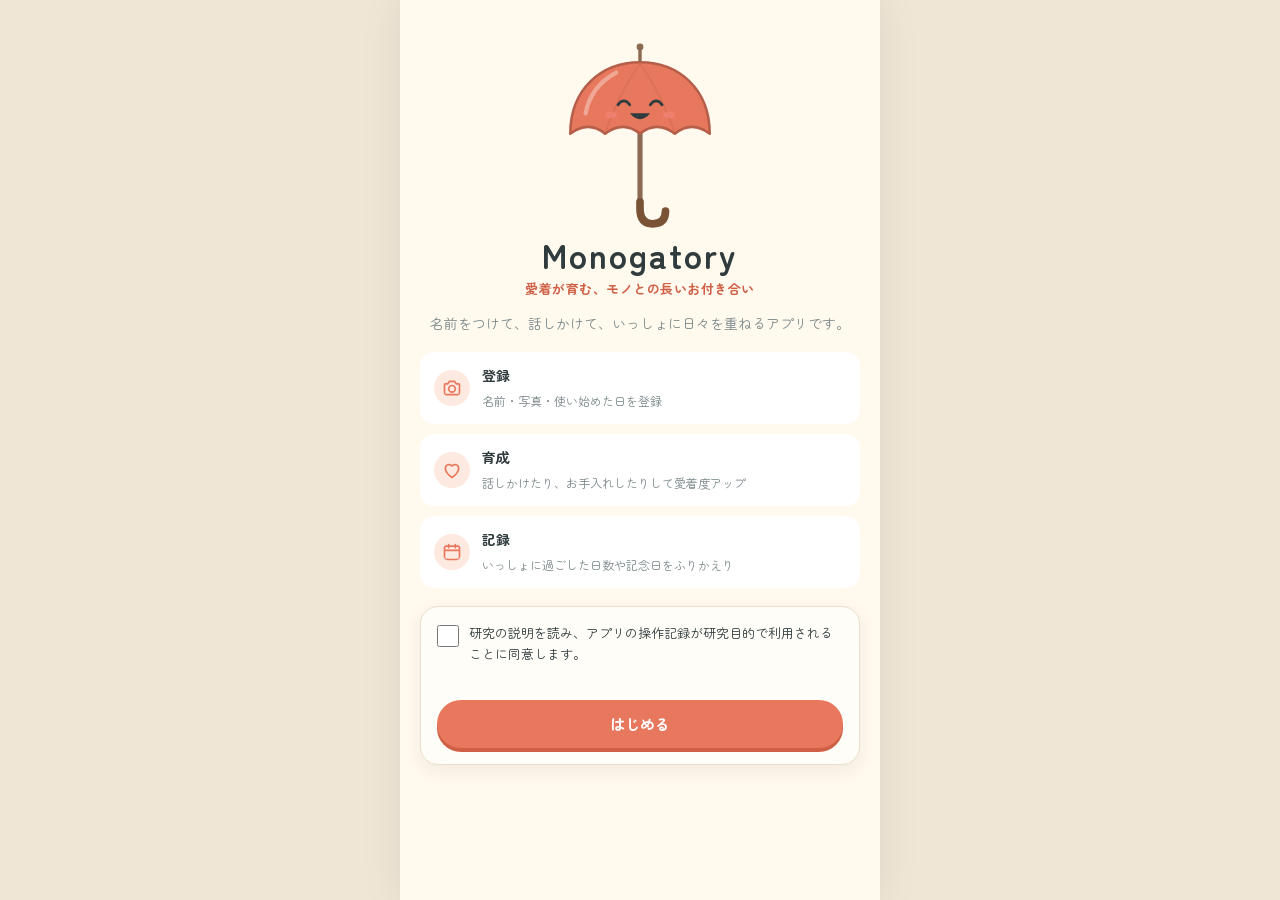
==== index.html @ 5532e237 "修正版" ====
<!doctype html>
<html lang="ja">
<head>
  <meta charset="UTF-8">
  <meta name="viewport" content="width=device-width, initial-scale=1, viewport-fit=cover">
  <meta name="robots" content="noindex, nofollow">
  <meta name="theme-color" content="#E8785D">
  <meta name="mobile-web-app-capable" content="yes">
  <meta name="apple-mobile-web-app-capable" content="yes">
  <meta name="apple-mobile-web-app-title" content="Monogatory">
  <meta name="apple-mobile-web-app-status-bar-style" content="default">
  <title>Monogatory ~愛着が育む、モノとの長いお付き合い~</title>
  <link rel="manifest" href="manifest.webmanifest">
  <link rel="icon" href="icon.svg" type="image/svg+xml">
  <link rel="apple-touch-icon" href="icon-180.png">
  <link rel="preconnect" href="https://fonts.googleapis.com">
  <link rel="preconnect" href="https://fonts.gstatic.com" crossorigin>
  <link href="https://fonts.googleapis.com/css2?family=Zen+Maru+Gothic:wght@400;500;700&display=swap" rel="stylesheet">
  <link rel="stylesheet" href="styles.css">
</head>
<body>
  <div class="phone" id="app">

    <!-- S01 ようこそ・研究同意 -->
    <section class="screen" id="screen-welcome">
      <div class="onb">
        <div class="onb-hero" id="welcome-chara"></div>
        <h1 class="onb-title">Monogatory</h1>
        <h5 class="onb-subtitle">愛着が育む、モノとの長いお付き合い</h5>
        <p class="onb-lead">名前をつけて、話しかけて、いっしょに日々を重ねるアプリです。</p>
        <ul class="feature-list">
          <li><i data-ic="camera"></i><div><strong>登録</strong><span>名前・写真・使い始めた日を登録</span></div></li>
          <li><i data-ic="heart"></i><div><strong>育成</strong><span>話しかけたり、お手入れしたりして愛着度アップ</span></div></li>
          <li><i data-ic="calendar"></i><div><strong>記録</strong><span>いっしょに過ごした日数や記念日をふりかえり</span></div></li>
        </ul>
        <form id="welcome-form" class="card form" novalidate>
          <label class="check">
            <input type="checkbox" id="consent" name="consent">
            <span>研究の説明を読み、アプリの操作記録が研究目的で利用されることに同意します。</span>
          </label>
          <p class="error" id="welcome-error" role="alert"></p>
          <button class="btn primary block" type="submit">はじめる</button>
        </form>
      </div>
    </section>

    <!-- S02 登録・編集 -->
    <section class="screen" id="screen-register">
      <header class="subbar">
        <button class="icon-btn" type="button" data-action="register-back" id="register-back" aria-label="もどる"><i data-ic="left"></i></button>
        <h2 id="register-title">登録しよう</h2>
      </header>
      <form id="register-form" class="onb form" novalidate>
        <div class="reg-top">
          <div class="reg-chara" id="reg-chara"></div>
          <label class="photo-pick">
            <input type="file" id="photo-input" accept="image/*" class="visually-hidden">
            <span class="photo-frame" id="photo-frame"></span>
            <span class="photo-caption">写真</span>
          </label>
        </div>

        <label class="field">
          <span>名前 <em class="req">必須</em></span>
          <input name="name" id="reg-name" maxlength="20" placeholder="例: あおぞら" required>
        </label>
        <label class="field">
          <span>使い始めた日 <em class="req">必須</em></span>
          <input type="date" name="start" id="reg-start" min="1990-01-01" required>
          <small class="note">はっきりしない場合は、だいたいの日付でOKです。</small>
        </label>
        <label class="field">
          <span>種類</span>
          <select name="type" id="reg-type"></select>
        </label>
        <fieldset class="field">
          <legend>キャラクターの色</legend>
          <div class="swatches" id="reg-colors"></div>
        </fieldset>
        <fieldset class="field">
          <legend>一人称</legend>
          <div class="radio-pills" id="reg-pronoun"></div>
          <input name="pronoun-custom" id="reg-pronoun-custom" maxlength="10" placeholder="じぶんで入力（例：おいら）" autocomplete="off" hidden>
        </fieldset>
        <label class="field">
          <span>呼ばれ方 <small>（任意）</small></span>
          <input name="user" id="reg-user" maxlength="12" placeholder="例: けいこ（空欄なら「あなた」）">
        </label>
        <p class="error" id="register-error" role="alert"></p>
        <button class="btn primary block" type="submit" id="register-submit">この子をむかえる</button>
      </form>
    </section>

    <!-- メイン（タブ） -->
    <section class="screen" id="screen-main">
      <header class="appbar">
        <button class="appbar-me" type="button" data-action="go" data-to="settings" aria-label="この子の情報">
          <span class="appbar-photo" id="appbar-photo"></span>
          <span id="appbar-name"></span>
        </button>
        <span class="pill" id="appbar-days"></span>
        <button class="icon-btn" type="button" data-action="howto" aria-label="使い方"><i data-ic="help"></i></button>
      </header>

      <main>
        <section class="view" id="view-home"></section>
        <section class="view" id="view-chat">
          <div class="chat-list" id="chat-list" aria-live="polite"></div>
          <div class="chat-dock">
            <div class="chips" id="chat-chips"></div>
            <form id="chat-form" class="chat-form">
              <input id="chat-input" maxlength="200" placeholder="話しかけてみよう" autocomplete="off" enterkeyhint="send" aria-label="メッセージ">
              <button class="send-btn" type="submit" aria-label="送信"><i data-ic="send"></i></button>
            </form>
          </div>
        </section>
        <section class="view" id="view-record"></section>
        <section class="view" id="view-settings"></section>
      </main>

      <nav class="tabbar" aria-label="メインメニュー">
        <a href="#home" data-tab="home"><i data-ic="home"></i><span>ホーム</span></a>
        <a href="#chat" data-tab="chat"><i data-ic="chat"></i><span>おしゃべり</span></a>
        <a href="#record" data-tab="record"><i data-ic="calendar"></i><span>きろく</span></a>
        <a href="#settings" data-tab="settings"><i data-ic="settings"></i><span>せってい</span></a>
      </nav>
    </section>
  </div>

  <!-- きせかえシート -->
  <dialog id="dress" class="sheet">
    <div class="sheet-inner">
      <div class="sheet-head">
        <h3>きせかえ</h3>
        <button class="icon-btn" type="button" data-action="close-dress" aria-label="閉じる"><i data-ic="x"></i></button>
      </div>
      <div class="dress-preview" id="dress-preview"></div>
      <div class="seg" id="dress-tabs"></div>
      <div class="item-grid" id="dress-items"></div>
    </div>
  </dialog>

  <!-- 汎用モーダル -->
  <dialog id="modal" class="modal">
    <div class="modal-inner">
      <div id="modal-body"></div>
      <button class="btn primary block" type="button" data-action="close-modal">OK</button>
    </div>
  </dialog>

  <div class="toast" id="toast" role="status" aria-live="polite"></div>

  <script src="config.js"></script>
  <script src="app.js"></script>
</body>
</html>
---- styles.css ----
:root {
  --ink: #2F3B3D;
  --muted: #7A8789;
  --cream: #FFF9EE;
  --paper: #FFFDF8;
  --line: #EADFCB;
  --coral: #E8785D;
  --coral-d: #CF5F45;
  --yellow: #F6C850;
  --green: #5E9E73;
  --sky: #CDE9EE;
  --radius: 18px;
  --shadow: 0 6px 18px rgb(90 70 40 / .08);
  --font: "Zen Maru Gothic", "Hiragino Maru Gothic ProN", "Hiragino Sans", "Yu Gothic", sans-serif;
  --safe-t: env(safe-area-inset-top, 0px);
  --safe-b: env(safe-area-inset-bottom, 0px);
  --tab-h: 62px;
}

* { box-sizing: border-box; }
html, body { margin: 0; }
body {
  min-height: 100dvh;
  color: var(--ink);
  background: #EFE6D6;
  font-family: var(--font);
  line-height: 1.6;
  -webkit-text-size-adjust: 100%;
  -webkit-tap-highlight-color: transparent;
}
button, input, select, textarea { font: inherit; color: inherit; }
button { cursor: pointer; }
[hidden] { display: none !important; }
.visually-hidden { position: absolute; width: 1px; height: 1px; overflow: hidden; clip: rect(0 0 0 0); white-space: nowrap; }
.ic { width: 20px; height: 20px; flex: none; fill: none; stroke: currentColor; stroke-width: 2; stroke-linecap: round; stroke-linejoin: round; }

.phone {
  position: relative;
  max-width: 480px;
  min-height: 100dvh;
  margin: 0 auto;
  background: var(--cream);
  box-shadow: 0 0 40px rgb(0 0 0 / .08);
}
.screen { display: none; min-height: 100dvh; }
.screen.is-active { display: block; }

/* ---------- 共通パーツ ---------- */
.kicker { margin: 0 0 2px; color: var(--coral); font-size: 11px; font-weight: 700; letter-spacing: .12em; }
.card { margin: 0 16px 14px; padding: 16px; border: 1px solid var(--line); border-radius: var(--radius); background: var(--paper); box-shadow: var(--shadow); }
.sec-title { margin: 22px 20px 10px; font-size: 15px; }
.note { margin: 6px 0 0; color: var(--muted); font-size: 12px; }
.error { min-height: 1em; margin: 8px 0 0; color: #C0392B; font-size: 13px; }
.empty { margin: 8px 0; color: var(--muted); font-size: 13px; text-align: center; }
.btn { display: inline-flex; align-items: center; justify-content: center; gap: 6px; min-height: 48px; padding: 10px 18px; border: 0; border-radius: 999px; font-weight: 700; font-size: 15px; }
.btn.primary { color: #fff; background: var(--coral); box-shadow: 0 4px 0 var(--coral-d); }
.btn.primary:active { transform: translateY(2px); box-shadow: 0 2px 0 var(--coral-d); }
.btn.primary:disabled { background: #D9CFC0; box-shadow: none; cursor: not-allowed; }
.btn.ghost { border: 1.5px solid var(--line); background: #fff; color: var(--ink); }
.btn.block { width: 100%; margin-top: 14px; }
.btn-row { display: grid; grid-template-columns: 1fr 1fr; gap: 10px; margin-top: 12px; }
.icon-btn { display: grid; place-items: center; width: 40px; height: 40px; padding: 0; border: 0; border-radius: 50%; background: transparent; color: var(--ink); }
.icon-btn:active { background: rgb(0 0 0 / .05); }
.pill { padding: 4px 10px; border-radius: 999px; background: #FDE9DF; color: var(--coral-d); font-size: 12px; font-weight: 700; white-space: nowrap; }

/* ---------- フォーム ---------- */
.form .field { display: block; margin: 0 0 16px; padding: 0; border: 0; }
.form .field > span, .form .field > legend { display: block; margin-bottom: 6px; font-size: 14px; font-weight: 700; }
.form .field small { color: var(--muted); font-weight: 400; }
.req { margin-left: 4px; padding: 1px 6px; border-radius: 4px; background: var(--coral); color: #fff; font-size: 10px; font-style: normal; vertical-align: 2px; }
input:not([type]), input[type="date"], select, textarea {
  width: 100%;
  min-height: 48px;
  padding: 10px 14px;
  border: 1.5px solid var(--line);
  border-radius: 12px;
  background: #fff;
  font-size: 16px; /* iOSのズーム防止 */
}
textarea { resize: vertical; line-height: 1.6; }
input:focus, select:focus, textarea:focus { outline: none; border-color: var(--coral); box-shadow: 0 0 0 3px rgb(232 120 93 / .18); }
.check { display: flex; gap: 10px; align-items: flex-start; font-size: 13px; }
.check input { width: 22px; height: 22px; margin: 2px 0 0; accent-color: var(--coral); flex: none; }

/* ---------- オンボーディング ---------- */
.onb { padding: calc(20px + var(--safe-t)) 20px calc(32px + var(--safe-b)); }
.onb .card { margin: 18px 0 0; }
.onb-hero { width: 170px; margin: 10px auto 0; }
.onb-title { margin: 0; font-size: 34px; font-weight: 700; letter-spacing: .06em; line-height: 1.25; text-align: center; }
.onb-subtitle { margin: 2px 0 0; color: var(--coral-d); font-size: 13px; font-weight: 700; letter-spacing: .04em; line-height: 1.5; text-align: center; }
.onb-lead { margin: 14px 0 18px; color: var(--muted); font-size: 14px; text-align: center; }
#screen-welcome .kicker { text-align: center; }
.feature-list { display: grid; gap: 10px; margin: 0; padding: 0; list-style: none; }
.feature-list li { display: flex; gap: 12px; align-items: center; padding: 12px 14px; border-radius: 14px; background: #fff; }
.feature-list .ic { width: 36px; height: 36px; padding: 8px; border-radius: 50%; background: #FDE9DF; color: var(--coral); }
.feature-list strong { display: block; font-size: 14px; }
.feature-list span { color: var(--muted); font-size: 12px; }

.subbar { position: sticky; top: 0; z-index: 5; display: flex; align-items: center; gap: 4px; min-height: 56px; padding: var(--safe-t) 12px 0; background: rgb(255 249 238 / .94); backdrop-filter: blur(8px); border-bottom: 1px solid var(--line); }
.subbar h2 { margin: 0 0 0 8px; font-size: 17px; }
.subbar + .onb { padding-top: 18px; }

.reg-top { display: flex; align-items: center; justify-content: center; gap: 22px; margin-bottom: 18px; }
.reg-chara { width: 120px; }
.photo-pick { display: grid; justify-items: center; gap: 6px; cursor: pointer; }
.photo-frame { display: grid; place-items: center; align-content: center; width: 120px; height: 120px; overflow: hidden; border: 2px dashed #D9C9AE; border-radius: 50%; background: #fff; color: var(--muted); font-size: 12px; }
.photo-frame .ic { width: 30px; height: 30px; color: var(--coral); }
.photo-frame img { width: 100%; height: 100%; object-fit: cover; }
.photo-caption { color: var(--muted); font-size: 12px; }

.swatches { display: grid; grid-template-columns: repeat(7, 1fr); gap: 4px; }
.swatch { display: grid; justify-items: center; gap: 2px; cursor: pointer; }
.swatch input { position: absolute; opacity: 0; pointer-events: none; }
.swatch span { width: 36px; height: 36px; border: 3px solid #fff; border-radius: 50%; background: var(--c); box-shadow: 0 0 0 1.5px var(--line); }
.swatch input:checked + span { box-shadow: 0 0 0 3px var(--coral); }
.swatch input:focus-visible + span { outline: 2px solid var(--ink); }
.swatch small { font-size: 10px; }
.radio-pills { display: flex; gap: 8px; }
.radio-pills label { flex: 1; }
.radio-pills input { position: absolute; opacity: 0; pointer-events: none; }
.radio-pills span { display: block; padding: 10px 0; border: 1.5px solid var(--line); border-radius: 999px; background: #fff; text-align: center; font-size: 14px; }
.radio-pills input:checked + span { border-color: var(--coral); background: #FDE9DF; color: var(--coral-d); font-weight: 700; }
#reg-pronoun-custom { margin-top: 10px; }

/* ---------- メイン ---------- */
.appbar { position: sticky; top: 0; z-index: 10; display: flex; align-items: center; gap: 8px; min-height: 58px; padding: var(--safe-t) 10px 0 14px; background: rgb(255 249 238 / .94); backdrop-filter: blur(8px); border-bottom: 1px solid var(--line); }
.appbar-me { display: flex; flex: 1; min-width: 0; align-items: center; gap: 8px; padding: 0; border: 0; background: none; font-weight: 700; font-size: 16px; text-align: left; }
.appbar-me > span:last-child { overflow: hidden; text-overflow: ellipsis; white-space: nowrap; }
.appbar-photo { display: grid; place-items: center; width: 36px; height: 36px; flex: none; overflow: hidden; border: 2px solid #fff; border-radius: 50%; background: #FDE9DF; box-shadow: 0 0 0 1px var(--line); }
.appbar-photo img { width: 100%; height: 100%; object-fit: cover; }
.appbar-photo svg { width: 32px; }

main { padding: 6px 0 calc(var(--tab-h) + var(--safe-b) + 20px); }
.view { display: none; }
.view.is-active { display: block; animation: fade .25s ease; }
@keyframes fade { from { opacity: 0; transform: translateY(6px); } }

.tabbar { position: fixed; bottom: 0; left: 50%; z-index: 20; display: grid; grid-template-columns: repeat(4, 1fr); width: 100%; max-width: 480px; height: calc(var(--tab-h) + var(--safe-b)); padding-bottom: var(--safe-b); border-top: 1px solid var(--line); background: rgb(255 253 248 / .97); backdrop-filter: blur(8px); transform: translateX(-50%); }
.tabbar a { display: grid; place-items: center; align-content: center; gap: 2px; color: var(--muted); font-size: 11px; text-decoration: none; }
.tabbar a .ic { width: 24px; height: 24px; }
.tabbar a.is-active { color: var(--coral); font-weight: 700; }

/* ---------- ステージ（背景） ---------- */
.stage { position: relative; height: 320px; margin: 10px 16px 14px; overflow: hidden; border-radius: 24px; isolation: isolate; }
.stage.mini { height: 190px; margin: 0; }
.stage.mini .kasa { position: absolute; bottom: 4px; left: 50%; width: 140px; transform: translateX(-50%); }
.bg-sunny { background: radial-gradient(circle at 84% 16%, #FFE27A 0 26px, rgb(255 226 122 / .35) 27px 42px, transparent 43px), linear-gradient(#BFE6F0, #E9F6F2 72%, #CFE7C4 72%); }
.bg-rain { background: linear-gradient(#93A9B9, #C5D2DA 72%, #A6BCA6 72%); }
.bg-rain::before { content: ""; position: absolute; inset: -40px 0 0; z-index: -1; background: repeating-linear-gradient(105deg, transparent 0 16px, rgb(255 255 255 / .5) 16px 17.5px); animation: rain .8s linear infinite; }
@keyframes rain { to { transform: translate(-10px, 40px); } }
.bg-night { background: radial-gradient(circle at 80% 18%, #FFF6C9 0 18px, transparent 19px), radial-gradient(circle at 15% 22%, #fff 0 1.5px, transparent 2px), radial-gradient(circle at 35% 12%, #fff 0 1px, transparent 1.5px), radial-gradient(circle at 60% 30%, #fff 0 1.5px, transparent 2px), radial-gradient(circle at 25% 45%, #fff 0 1px, transparent 1.5px), linear-gradient(#26335C, #44558A 72%, #2F4A45 72%); }
.bg-rainbow { background: radial-gradient(circle at 50% 100%, transparent 0 150px, #F28B82 151px 162px, #F6C850 163px 174px, #8FD19E 175px 186px, #7BB6E8 187px 198px, #B49BE0 199px 210px, transparent 211px), linear-gradient(#CDEBF5, #F3FAF6 72%, #CFE7C4 72%); }

.stage-chara { position: absolute; bottom: 6px; left: 50%; width: 200px; padding: 0; border: 0; background: none; transform: translateX(-50%); }
.stage-chara.is-jump .kasa { animation: jump .5s ease; }
.stage-chara.is-photo { width: 188px; height: 188px; overflow: hidden; border: 6px solid #fff; border-radius: 50%; box-shadow: var(--shadow); background: #fff; }
.stage-chara.is-photo img { display: block; width: 100%; height: 100%; object-fit: cover; }
@keyframes jump { 30% { transform: translateY(-18px) scale(1.03); } 60% { transform: translateY(0) scale(.98, 1.02); } }
.bubble { position: absolute; top: 14px; left: 16px; right: 16px; z-index: 2; margin: 0; padding: 10px 14px; border-radius: 16px; background: #fff; box-shadow: var(--shadow); font-size: 14px; font-weight: 500; text-align: center; }
.bubble::after { content: ""; position: absolute; bottom: -8px; left: 50%; border: 8px solid transparent; border-top-color: #fff; border-bottom: 0; transform: translateX(-50%); }
.mood-tag { position: absolute; right: 12px; bottom: 12px; padding: 3px 10px; border-radius: 999px; background: rgb(255 255 255 / .9); font-size: 11px; font-weight: 700; }
.stage-toggle { position: absolute; left: 12px; bottom: 12px; z-index: 2; display: flex; align-items: center; gap: 4px; padding: 5px 10px; border: 0; border-radius: 999px; background: rgb(255 255 255 / .9); color: var(--ink); font-size: 11px; font-weight: 700; }
.stage-toggle .ic { width: 14px; height: 14px; }
.mood-happy { color: #D0614A; }
.mood-normal { color: var(--green); }
.mood-lonely { color: #5B7FB0; }

/* キャラクター */
.kasa { display: block; width: 100%; height: auto; overflow: visible; }
.kasa .f-line { fill: none; stroke: var(--face); stroke-width: 3.2; stroke-linecap: round; }
.kasa .f-fill { fill: var(--face); }
.kasa .cheek { fill: #FF8A8A; opacity: .45; }
.kasa.is-anim .kasa-body { transform-origin: 100px 225px; animation: sway 3.4s ease-in-out infinite; }
.kasa.is-anim .eyes { transform-box: fill-box; transform-origin: center; animation: blink 4.5s infinite; }
@keyframes sway { 0%, 100% { transform: rotate(-2.5deg); } 50% { transform: rotate(2.5deg); } }
@keyframes blink { 0%, 92%, 100% { transform: scaleY(1); } 95% { transform: scaleY(.1); } }
@media (prefers-reduced-motion: reduce) { .kasa.is-anim .kasa-body, .kasa.is-anim .eyes, .bg-rain::before { animation: none; } }

/* ---------- ホーム ---------- */
.status-top { display: flex; align-items: flex-end; justify-content: space-between; }
.status h2 { margin: 0; font-size: 20px; }
.status h2 small { margin-left: 8px; padding: 2px 8px; border-radius: 999px; background: #FDF1D2; color: #A87A12; font-size: 11px; vertical-align: 3px; }
.lv { color: var(--muted); font-size: 13px; font-weight: 700; }
.lv b { color: var(--coral); font-size: 30px; line-height: 1; }
.xp { height: 12px; margin: 10px 0 6px; overflow: hidden; border-radius: 999px; background: #F3E8D2; }
.xp span { display: block; height: 100%; border-radius: inherit; background: linear-gradient(90deg, #F6C850, #E8785D); transition: width .4s ease; }
.xp-note { display: flex; justify-content: space-between; margin: 0; color: var(--muted); font-size: 12px; }

.actions { display: grid; grid-template-columns: 1fr 1fr; gap: 10px; margin: 0 16px 14px; }
.act { display: grid; justify-items: center; gap: 2px; min-height: 104px; padding: 12px 8px; border: 1.5px solid var(--line); border-radius: var(--radius); background: var(--paper); box-shadow: var(--shadow); font-size: 14px; font-weight: 700; }
.act small { color: var(--muted); font-size: 11px; font-weight: 400; }
.act-ic { display: grid; place-items: center; width: 42px; height: 42px; border-radius: 50%; background: #FDE9DF; color: var(--coral); }
.act-ic .ic { width: 22px; height: 22px; }
.act:active { transform: scale(.97); }
.act.is-done { border-color: #CFE3D2; background: #F1F8F1; }
.act.is-done .act-ic { background: var(--green); color: #fff; }

.anniv-next, .nudge { display: flex; align-items: center; gap: 12px; width: calc(100% - 32px); text-align: left; }
.anniv-next > div:nth-child(2), .nudge > div { flex: 1; min-width: 0; }
.anniv-next strong, .nudge strong { display: block; font-size: 14px; }
.anniv-next small, .nudge small { display: block; color: var(--muted); font-size: 11px; }
.anniv-ic { display: grid; place-items: center; width: 44px; height: 44px; flex: none; border-radius: 14px; background: #FDF1D2; color: #C79100; }
.anniv-ic.green { background: #E3F1E6; color: var(--green); }
.countdown { font-size: 12px; white-space: nowrap; }
.countdown b { margin: 0 2px; color: var(--coral); font-size: 24px; }
.nudge { border-style: dashed; font: inherit; color: inherit; }

/* ---------- きせかえ・モーダル ---------- */
dialog { padding: 0; border: 0; color: var(--ink); background: transparent; }
dialog::backdrop { background: rgb(40 40 40 / .45); }
.sheet { width: 100%; max-width: 480px; max-height: 88dvh; margin: auto auto 0; }
.sheet-inner { max-height: 88dvh; overflow-y: auto; padding: 14px 16px calc(20px + var(--safe-b)); border-radius: 24px 24px 0 0; background: var(--cream); }
.sheet[open] .sheet-inner { animation: up .25s ease; }
@keyframes up { from { transform: translateY(40px); opacity: 0; } }
.sheet-head { display: flex; align-items: center; justify-content: space-between; }
.sheet-head h3 { margin: 0; font-size: 18px; }
.dress-preview { margin: 8px 0 12px; }
.seg { display: flex; gap: 4px; padding: 4px; border-radius: 999px; background: #F1E7D5; }
.seg button { flex: 1; min-height: 38px; border: 0; border-radius: 999px; background: none; color: var(--muted); font-size: 13px; font-weight: 700; }
.seg button.is-active { background: #fff; color: var(--ink); box-shadow: 0 2px 6px rgb(0 0 0 / .08); }
.page-seg { margin: 10px 16px 14px; }
.item-grid { display: grid; grid-template-columns: repeat(3, 1fr); gap: 10px; margin-top: 12px; }
.item { position: relative; display: grid; justify-items: center; gap: 2px; padding: 8px 4px 10px; border: 2px solid var(--line); border-radius: 16px; background: #fff; font-size: 12px; font-weight: 700; }
.item small { color: var(--muted); font-size: 10px; font-weight: 400; }
.item.is-on { border-color: var(--coral); background: #FFF3EE; }
.item.is-locked { opacity: .55; }
.item-thumb { display: grid; place-items: center; width: 70px; height: 70px; overflow: hidden; border-radius: 12px; background: #F7F1E6; }
.item-thumb .kasa { width: 64px; }
.item-thumb.none { color: var(--muted); font-size: 12px; }
.lock { position: absolute; top: 6px; right: 6px; display: grid; place-items: center; width: 24px; height: 24px; border-radius: 50%; background: var(--ink); color: #fff; }
.lock .ic { width: 14px; height: 14px; }

.modal { width: calc(100% - 40px); max-width: 380px; margin: auto; }
.modal-inner { max-height: 86dvh; overflow-y: auto; padding: 22px 20px 20px; border-radius: 24px; background: var(--cream); text-align: center; }
.modal[open] .modal-inner { animation: pop .3s ease; }
@keyframes pop { from { transform: scale(.9); opacity: 0; } }
.modal h3 { margin: 4px 0 8px; font-size: 20px; }
.modal p { margin: 6px 0; font-size: 14px; }
.modal-hero { width: 130px; margin: 0 auto 6px; }
.unlock { margin-top: 12px; padding: 10px; border-radius: 14px; background: #fff; }
.unlock p { margin: 0 0 4px; color: var(--muted); font-size: 12px; }
.unlock ul { display: flex; flex-wrap: wrap; justify-content: center; gap: 6px; margin: 0; padding: 0; list-style: none; }
.unlock li { padding: 4px 10px; border-radius: 999px; background: #FDE9DF; color: var(--coral-d); font-size: 13px; font-weight: 700; }
.anniv-list { margin: 10px 0; padding: 0; list-style: none; text-align: left; }
.anniv-list li { display: flex; align-items: center; gap: 10px; padding: 10px 12px; margin-bottom: 6px; border-radius: 12px; background: #fff; font-weight: 700; }
.anniv-list .ic { color: #C79100; }
.anniv-list small { display: block; color: var(--muted); font-size: 11px; font-weight: 400; }
.bonus { color: var(--coral); font-weight: 700; }
.howto { margin: 12px 0 0; padding-left: 20px; text-align: left; font-size: 13px; }
.howto li { margin-bottom: 8px; }

.toast { position: fixed; bottom: calc(var(--tab-h) + var(--safe-b) + 16px); left: 50%; z-index: 100; max-width: min(92vw, 440px); padding: 10px 18px; border-radius: 999px; background: rgb(47 59 61 / .92); color: #fff; font-size: 13px; text-align: center; opacity: 0; pointer-events: none; transform: translate(-50%, 10px); transition: .25s; }
.toast.show { opacity: 1; transform: translate(-50%, 0); }
body[data-view="chat"] .toast { bottom: calc(var(--tab-h) + var(--safe-b) + 120px); }

/* ---------- おしゃべり ---------- */
.chat-list { padding: 6px 14px 150px; }
.chat-date { margin: 14px 0 8px; color: var(--muted); font-size: 11px; text-align: center; }
.msg { display: flex; align-items: flex-end; gap: 6px; margin: 8px 0; }
.msg p { max-width: 74%; margin: 0; padding: 10px 14px; border-radius: 18px; font-size: 15px; line-height: 1.55; overflow-wrap: anywhere; }
.msg time { color: var(--muted); font-size: 10px; }
.msg.kasa p { border: 1px solid var(--line); border-bottom-left-radius: 4px; background: #fff; }
.msg.me { flex-direction: row-reverse; }
.msg.me p { border-bottom-right-radius: 4px; background: var(--coral); color: #fff; }
.msg-avatar { display: grid; place-items: center; width: 34px; height: 34px; flex: none; overflow: hidden; border-radius: 50%; background: #FDE9DF; }
.msg-avatar .kasa { width: 32px; }
.typing p { display: flex; gap: 4px; }
.typing i { width: 7px; height: 7px; border-radius: 50%; background: #C9BFAE; animation: dot 1s infinite; }
.typing i:nth-child(2) { animation-delay: .15s; }
.typing i:nth-child(3) { animation-delay: .3s; }
@keyframes dot { 50% { transform: translateY(-4px); opacity: .5; } }
.chat-dock { position: fixed; bottom: calc(var(--tab-h) + var(--safe-b)); left: 50%; z-index: 15; width: 100%; max-width: 480px; padding: 8px 10px 10px; border-top: 1px solid var(--line); background: rgb(255 249 238 / .97); transform: translateX(-50%); }
.chips { display: flex; gap: 6px; margin-bottom: 8px; overflow-x: auto; scrollbar-width: none; }
.chips::-webkit-scrollbar { display: none; }
.chip { flex: none; padding: 6px 12px; border: 1.5px solid var(--line); border-radius: 999px; background: #fff; font-size: 13px; }
.chip:active { border-color: var(--coral); }
.chat-form { display: flex; gap: 8px; }
.chat-form input { flex: 1; min-height: 44px; border-radius: 999px; }
.send-btn { display: grid; place-items: center; width: 44px; height: 44px; flex: none; border: 0; border-radius: 50%; background: var(--coral); color: #fff; }

/* ---------- きろく ---------- */
.days-card { text-align: center; background: linear-gradient(160deg, #FFF3E2, #FFFDF8); }
.days-big { margin: 4px 0 0; font-size: 15px; font-weight: 700; }
.days-big b { margin: 0 4px; color: var(--coral); font-size: 46px; line-height: 1.1; }
.days-sub { margin: 4px 0 0; color: var(--muted); font-size: 12px; }
.stats { display: grid; grid-template-columns: repeat(4, 1fr); gap: 8px; margin: 0 16px; }
.stats div { display: grid; justify-items: center; padding: 10px 4px; border: 1px solid var(--line); border-radius: 14px; background: var(--paper); }
.stats b { font-size: 22px; line-height: 1.2; }
.stats span { color: var(--muted); font-size: 10px; }
.list-card { padding: 6px 14px; }
.anniv-row { display: flex; align-items: center; gap: 10px; padding: 10px 0; border-bottom: 1px dashed var(--line); }
.anniv-row:last-child { border-bottom: 0; }
.anniv-row > div { flex: 1; }
.anniv-row strong { display: block; font-size: 14px; }
.anniv-row small { color: var(--muted); font-size: 11px; }
.anniv-row em { color: var(--coral); font-size: 12px; font-style: normal; font-weight: 700; }
.anniv-row.is-done em { color: var(--green); }
.dot { display: grid; place-items: center; width: 34px; height: 34px; flex: none; border-radius: 50%; background: #E3F1E6; color: var(--green); }
.dot.up { background: #FDF1D2; color: #C79100; }
.dot .ic { width: 18px; height: 18px; }

.calendar { padding: 12px; }
.cal-head { display: flex; align-items: center; justify-content: space-between; margin-bottom: 6px; }
.cal-grid { display: grid; grid-template-columns: repeat(7, 1fr); gap: 4px; text-align: center; }
.cal-week span { color: var(--muted); font-size: 11px; }
.cal-week span:first-child { color: #D0614A; }
.cal-week span:last-child { color: #5B7FB0; }
.cal-grid span { position: relative; display: grid; place-items: center; aspect-ratio: 1; border-radius: 50%; font-size: 13px; }
.cal-grid .is-login { background: #F6EEDF; }
.cal-grid .is-act { background: var(--coral); color: #fff; font-weight: 700; }
.cal-grid .is-today { box-shadow: 0 0 0 2px var(--ink); }
.cal-grid .is-anniv::after, .cal-grid .is-start::after { content: ""; position: absolute; top: 1px; right: 3px; width: 8px; height: 8px; border-radius: 50%; background: #F6C850; box-shadow: 0 0 0 1.5px #fff; }
.cal-legend { display: flex; flex-wrap: wrap; gap: 12px; margin-top: 10px; color: var(--muted); font-size: 11px; }
.lg { display: inline-block; width: 10px; height: 10px; margin-right: 4px; border-radius: 50%; vertical-align: -1px; }
.lg-act { background: var(--coral); }
.lg-login { background: #EADFCB; }
.lg-anniv { background: #F6C850; }
.tl-row { display: flex; gap: 12px; padding: 9px 0; border-bottom: 1px dashed var(--line); font-size: 13px; }
.tl-row:last-child { border-bottom: 0; }
.tl-row time { flex: none; width: 76px; color: var(--muted); font-size: 12px; }

.diary-form .note { text-align: center; }
.diary { position: relative; padding-right: 50px; }
.diary time { color: var(--muted); font-size: 11px; }
.diary p { margin: 4px 0 0; font-size: 14px; white-space: pre-wrap; overflow-wrap: anywhere; }
.diary .icon-btn { position: absolute; top: 8px; right: 6px; color: var(--muted); }

.intro-card { display: flex; gap: 12px; align-items: center; }
.intro-card p { margin: 0; font-size: 13px; }
.intro-card b { color: var(--coral); }
.measure { display: flex; gap: 12px; align-items: flex-start; padding: 14px 0; border-bottom: 1px dashed var(--line); cursor: pointer; }
.measure:last-child { border-bottom: 0; }
.measure input { position: absolute; opacity: 0; pointer-events: none; }
.measure .box { display: grid; place-items: center; width: 28px; height: 28px; flex: none; border: 2px solid #D9C9AE; border-radius: 8px; background: #fff; color: transparent; }
.measure input:checked + .box { border-color: var(--green); background: var(--green); color: #fff; }
.measure input:focus-visible + .box { outline: 2px solid var(--ink); }
.m-text { font-size: 14px; font-weight: 500; }
.m-text small { display: block; color: var(--muted); font-size: 11px; font-weight: 400; }
.m-text .m-date { color: var(--green); }

/* ---------- せってい ---------- */
.umbrella-card { display: grid; grid-template-columns: 96px 1fr; gap: 14px; align-items: center; }
.umbrella-card .btn { grid-column: 1 / -1; margin-top: 4px; }
.uc-photo { width: 96px; height: 96px; overflow: hidden; border-radius: 18px; background: #FDE9DF; }
.uc-photo img { width: 100%; height: 100%; object-fit: cover; }
.photo-none { display: grid; place-items: center; height: 100%; }
.photo-none .kasa { width: 76px; }
.umbrella-card dl { display: grid; grid-template-columns: auto 1fr; gap: 2px 10px; margin: 0; font-size: 13px; }
.umbrella-card dt { color: var(--muted); }
.umbrella-card dd { margin: 0; font-weight: 700; overflow-wrap: anywhere; }
.menu { padding: 4px 6px; }
.menu button { display: flex; align-items: center; gap: 10px; width: 100%; min-height: 50px; padding: 0 10px; border: 0; border-bottom: 1px dashed var(--line); background: none; font-size: 14px; text-align: left; }
.menu button:last-child { border-bottom: 0; }
.menu button span { flex: 1; }
.menu .danger { color: #C0392B; }
.foot { margin: 16px; color: var(--muted); font-size: 11px; text-align: center; }
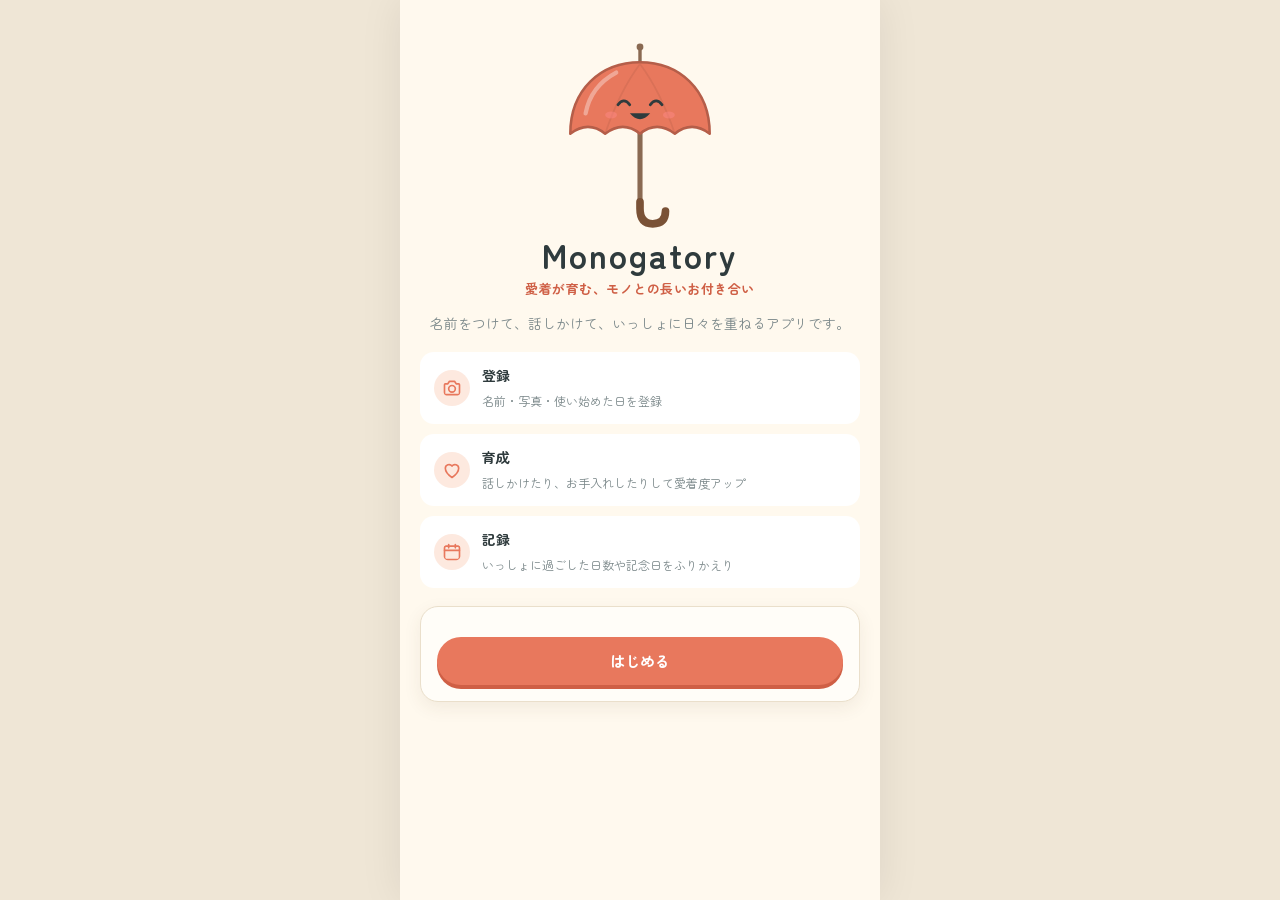
==== commit e3461e35: "change v4" ====
--- a/index.html
+++ b/index.html
@@ -21,7 +21,7 @@
 <body>
   <div class="phone" id="app">
 
-    <!-- S01 ようこそ・研究同意 -->
+    <!-- S01 ようこそ -->
     <section class="screen" id="screen-welcome">
       <div class="onb">
         <div class="onb-hero" id="welcome-chara"></div>
@@ -34,11 +34,6 @@
           <li><i data-ic="calendar"></i><div><strong>記録</strong><span>いっしょに過ごした日数や記念日をふりかえり</span></div></li>
         </ul>
         <form id="welcome-form" class="card form" novalidate>
-          <label class="check">
-            <input type="checkbox" id="consent" name="consent">
-            <span>研究の説明を読み、アプリの操作記録が研究目的で利用されることに同意します。</span>
-          </label>
-          <p class="error" id="welcome-error" role="alert"></p>
           <button class="btn primary block" type="submit">はじめる</button>
         </form>
       </div>
@@ -52,7 +47,10 @@
       </header>
       <form id="register-form" class="onb form" novalidate>
         <div class="reg-top">
-          <div class="reg-chara" id="reg-chara"></div>
+          <div class="reg-chara-box">
+            <div class="reg-chara" id="reg-chara"></div>
+            <p class="reg-chara-name" id="reg-chara-name">名前をいれてね</p>
+          </div>
           <label class="photo-pick">
             <input type="file" id="photo-input" accept="image/*" class="visually-hidden">
             <span class="photo-frame" id="photo-frame"></span>
@@ -83,7 +81,7 @@
           <input name="pronoun-custom" id="reg-pronoun-custom" maxlength="10" placeholder="じぶんで入力（例：おいら）" autocomplete="off" hidden>
         </fieldset>
         <label class="field">
-          <span>呼ばれ方 <small>（任意）</small></span>
+          <span>あなたの名前（呼ばれ方） <small>（任意）</small></span>
           <input name="user" id="reg-user" maxlength="12" placeholder="例: けいこ（空欄なら「あなた」）">
         </label>
         <p class="error" id="register-error" role="alert"></p>
--- a/styles.css
+++ b/styles.css
@@ -58,7 +58,6 @@
 .btn.primary:disabled { background: #D9CFC0; box-shadow: none; cursor: not-allowed; }
 .btn.ghost { border: 1.5px solid var(--line); background: #fff; color: var(--ink); }
 .btn.block { width: 100%; margin-top: 14px; }
-.btn-row { display: grid; grid-template-columns: 1fr 1fr; gap: 10px; margin-top: 12px; }
 .icon-btn { display: grid; place-items: center; width: 40px; height: 40px; padding: 0; border: 0; border-radius: 50%; background: transparent; color: var(--ink); }
 .icon-btn:active { background: rgb(0 0 0 / .05); }
 .pill { padding: 4px 10px; border-radius: 999px; background: #FDE9DF; color: var(--coral-d); font-size: 12px; font-weight: 700; white-space: nowrap; }
@@ -79,8 +78,6 @@
 }
 textarea { resize: vertical; line-height: 1.6; }
 input:focus, select:focus, textarea:focus { outline: none; border-color: var(--coral); box-shadow: 0 0 0 3px rgb(232 120 93 / .18); }
-.check { display: flex; gap: 10px; align-items: flex-start; font-size: 13px; }
-.check input { width: 22px; height: 22px; margin: 2px 0 0; accent-color: var(--coral); flex: none; }
 
 /* ---------- オンボーディング ---------- */
 .onb { padding: calc(20px + var(--safe-t)) 20px calc(32px + var(--safe-b)); }
@@ -101,7 +98,9 @@
 .subbar + .onb { padding-top: 18px; }
 
 .reg-top { display: flex; align-items: center; justify-content: center; gap: 22px; margin-bottom: 18px; }
+.reg-chara-box { display: grid; justify-items: center; gap: 6px; }
 .reg-chara { width: 120px; }
+.reg-chara-name { max-width: 120px; margin: 0; padding: 3px 12px; overflow: hidden; border-radius: 999px; background: #FDE9DF; color: var(--coral-d); font-size: 12px; font-weight: 700; text-align: center; text-overflow: ellipsis; white-space: nowrap; }
 .photo-pick { display: grid; justify-items: center; gap: 6px; cursor: pointer; }
 .photo-frame { display: grid; place-items: center; align-content: center; width: 120px; height: 120px; overflow: hidden; border: 2px dashed #D9C9AE; border-radius: 50%; background: #fff; color: var(--muted); font-size: 12px; }
 .photo-frame .ic { width: 30px; height: 30px; color: var(--coral); }
@@ -144,12 +143,15 @@
 .stage { position: relative; height: 320px; margin: 10px 16px 14px; overflow: hidden; border-radius: 24px; isolation: isolate; }
 .stage.mini { height: 190px; margin: 0; }
 .stage.mini .kasa { position: absolute; bottom: 4px; left: 50%; width: 140px; transform: translateX(-50%); }
-.bg-sunny { background: radial-gradient(circle at 84% 16%, #FFE27A 0 26px, rgb(255 226 122 / .35) 27px 42px, transparent 43px), linear-gradient(#BFE6F0, #E9F6F2 72%, #CFE7C4 72%); }
-.bg-rain { background: linear-gradient(#93A9B9, #C5D2DA 72%, #A6BCA6 72%); }
+/* 詳細度を.item-thumbの単色背景より高くして、きせかえのプレビューにも反映させる */
+.stage.bg-sunny, .item-thumb.bg-sunny { background: radial-gradient(circle at 84% 16%, #FFE27A 0 26px, rgb(255 226 122 / .35) 27px 42px, transparent 43px), linear-gradient(#BFE6F0, #E9F6F2 72%, #CFE7C4 72%); }
+.stage.bg-rain, .item-thumb.bg-rain { background: linear-gradient(#93A9B9, #C5D2DA 72%, #A6BCA6 72%); }
 .bg-rain::before { content: ""; position: absolute; inset: -40px 0 0; z-index: -1; background: repeating-linear-gradient(105deg, transparent 0 16px, rgb(255 255 255 / .5) 16px 17.5px); animation: rain .8s linear infinite; }
 @keyframes rain { to { transform: translate(-10px, 40px); } }
-.bg-night { background: radial-gradient(circle at 80% 18%, #FFF6C9 0 18px, transparent 19px), radial-gradient(circle at 15% 22%, #fff 0 1.5px, transparent 2px), radial-gradient(circle at 35% 12%, #fff 0 1px, transparent 1.5px), radial-gradient(circle at 60% 30%, #fff 0 1.5px, transparent 2px), radial-gradient(circle at 25% 45%, #fff 0 1px, transparent 1.5px), linear-gradient(#26335C, #44558A 72%, #2F4A45 72%); }
-.bg-rainbow { background: radial-gradient(circle at 50% 100%, transparent 0 150px, #F28B82 151px 162px, #F6C850 163px 174px, #8FD19E 175px 186px, #7BB6E8 187px 198px, #B49BE0 199px 210px, transparent 211px), linear-gradient(#CDEBF5, #F3FAF6 72%, #CFE7C4 72%); }
+.stage.bg-night, .item-thumb.bg-night { background: radial-gradient(circle at 80% 18%, #FFF6C9 0 18px, transparent 19px), radial-gradient(circle at 15% 22%, #fff 0 1.5px, transparent 2px), radial-gradient(circle at 35% 12%, #fff 0 1px, transparent 1.5px), radial-gradient(circle at 60% 30%, #fff 0 1.5px, transparent 2px), radial-gradient(circle at 25% 45%, #fff 0 1px, transparent 1.5px), linear-gradient(#26335C, #44558A 72%, #2F4A45 72%); }
+.stage.bg-rainbow { background: radial-gradient(circle at 50% 100%, transparent 0 150px, #F28B82 151px 162px, #F6C850 163px 174px, #8FD19E 175px 186px, #7BB6E8 187px 198px, #B49BE0 199px 210px, transparent 211px), linear-gradient(#CDEBF5, #F3FAF6 72%, #CFE7C4 72%); }
+/* サムネイル(70px)はステージより小さいため、虹の半径を縮小して見えるようにする */
+.item-thumb.bg-rainbow { background: radial-gradient(circle at 50% 100%, transparent 0 32px, #F28B82 33px 36px, #F6C850 37px 40px, #8FD19E 41px 44px, #7BB6E8 45px 48px, #B49BE0 49px 52px, transparent 53px), linear-gradient(#CDEBF5, #F3FAF6 72%, #CFE7C4 72%); }
 
 .stage-chara { position: absolute; bottom: 6px; left: 50%; width: 200px; padding: 0; border: 0; background: none; transform: translateX(-50%); }
 .stage-chara.is-jump .kasa { animation: jump .5s ease; }
